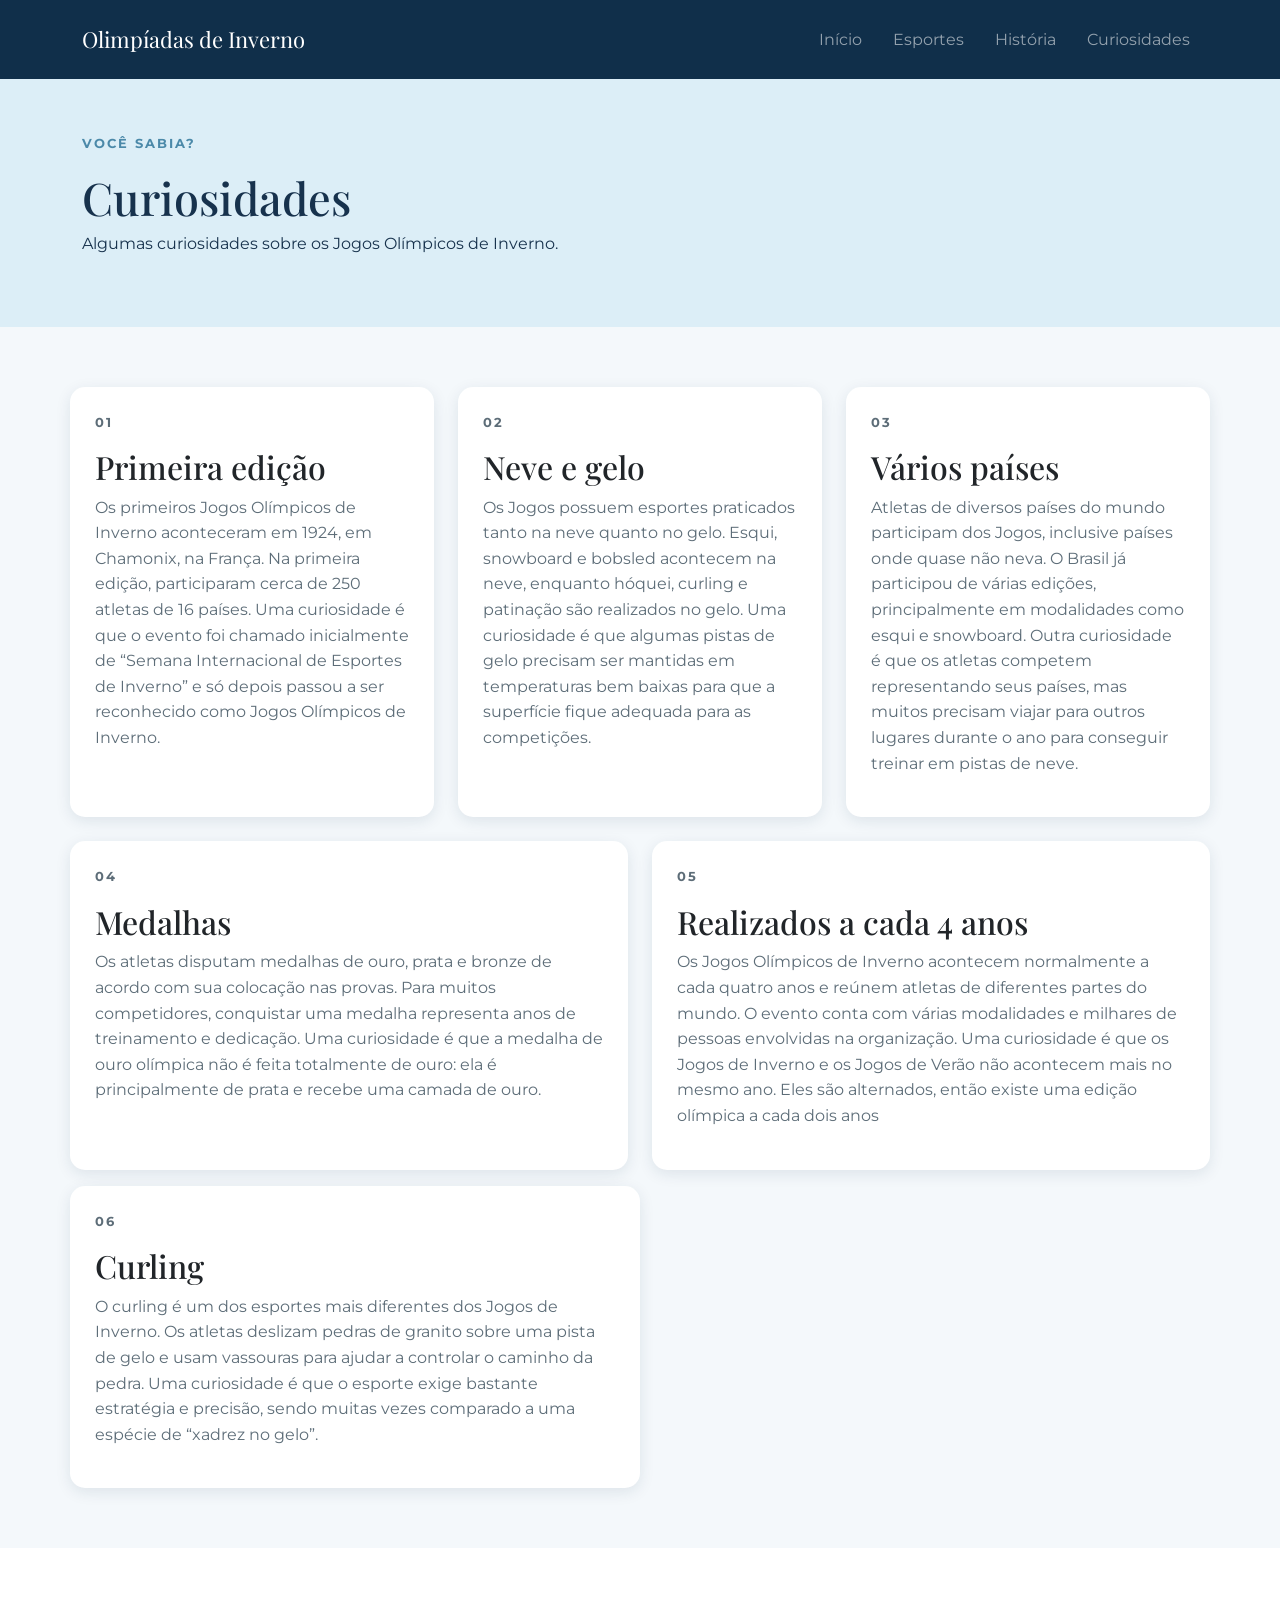
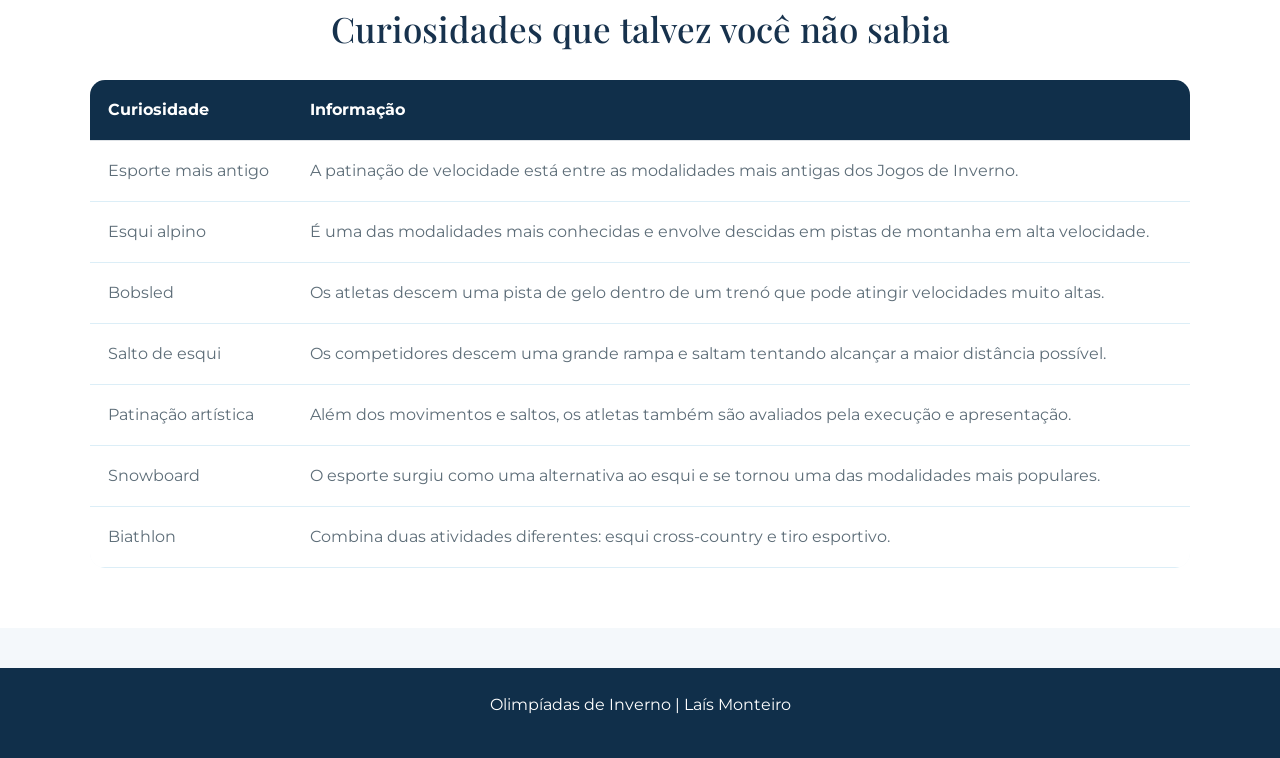
==== curiosidades.html @ da40eb05 "fiz alterações e criei paginas" ====
<!doctype html>
<html lang="pt-br">
  <head>
    <meta charset="UTF-8" />
    <meta name="viewport" content="width=device-width, initial-scale=1.0" />

    <title>Curiosidades - Olimpíadas de Inverno</title>

    <link
      href="https://cdn.jsdelivr.net/npm/bootstrap@5.3.3/dist/css/bootstrap.min.css"
      rel="stylesheet"
    />

    <link
      href="https://fonts.googleapis.com/css2?family=Montserrat:wght@400;500;600;700&family=Playfair+Display:wght@600;700&display=swap"
      rel="stylesheet"
    />

    <link rel="stylesheet" href="style.css" />
  </head>

  <body>
    <header>
      <nav class="navbar navbar-expand-lg navbar-dark">
        <div class="container">
          <a class="navbar-brand" href="index.html"> Olimpíadas de Inverno </a>

          <button
            class="navbar-toggler"
            type="button"
            data-bs-toggle="collapse"
            data-bs-target="#menu"
          >
            <span class="navbar-toggler-icon"></span>
          </button>

          <div class="collapse navbar-collapse" id="menu">
            <ul class="navbar-nav ms-auto">
              <li class="nav-item">
                <a class="nav-link" href="index.html">Início</a>
              </li>

              <li class="nav-item">
                <a class="nav-link" href="esportes.html">Esportes</a>
              </li>

              <li class="nav-item">
                <a class="nav-link" href="historia.html">História</a>
              </li>

              <li class="nav-item">
                <a class="nav-link" href="curiosidades.html">Curiosidades</a>
              </li>
            </ul>
          </div>
        </div>
      </nav>
    </header>

    <main>
      <section class="titulo-pagina">
        <div class="container">
          <p class="subtitulo">VOCÊ SABIA?</p>

          <h1>Curiosidades</h1>

          <p>Algumas curiosidades sobre os Jogos Olímpicos de Inverno.</p>
        </div>
      </section>

      <section class="container pagina-conteudo">
        <div class="row g-4">
          <div class="col-md-4">
            <div class="card">
              <div class="card-body">
                <p class="subtitulo">01</p>

                <h2>Primeira edição</h2>

                <p>
                  Os primeiros Jogos Olímpicos de Inverno aconteceram em 1924,
                  em Chamonix, na França. Na primeira edição, participaram cerca
                  de 250 atletas de 16 países. Uma curiosidade é que o evento
                  foi chamado inicialmente de “Semana Internacional de Esportes
                  de Inverno” e só depois passou a ser reconhecido como Jogos
                  Olímpicos de Inverno.
                </p>
              </div>
            </div>
          </div>

          <div class="col-md-4">
            <div class="card">
              <div class="card-body">
                <p class="subtitulo">02</p>

                <h2>Neve e gelo</h2>

                <p>
                  Os Jogos possuem esportes praticados tanto na neve quanto no
                  gelo. Esqui, snowboard e bobsled acontecem na neve, enquanto
                  hóquei, curling e patinação são realizados no gelo. Uma
                  curiosidade é que algumas pistas de gelo precisam ser mantidas
                  em temperaturas bem baixas para que a superfície fique
                  adequada para as competições.
                </p>
              </div>
            </div>
          </div>

          <div class="col-md-4">
            <div class="card">
              <div class="card-body">
                <p class="subtitulo">03</p>

                <h2>Vários países</h2>

                <p>
                  Atletas de diversos países do mundo participam dos Jogos,
                  inclusive países onde quase não neva. O Brasil já participou
                  de várias edições, principalmente em modalidades como esqui e
                  snowboard. Outra curiosidade é que os atletas competem
                  representando seus países, mas muitos precisam viajar para
                  outros lugares durante o ano para conseguir treinar em pistas
                  de neve.
                </p>
              </div>
            </div>
          </div>

          <div class="col-md-6">
            <div class="card">
              <div class="card-body">
                <p class="subtitulo">04</p>

                <h2>Medalhas</h2>

                <p>
                  Os atletas disputam medalhas de ouro, prata e bronze de acordo
                  com sua colocação nas provas. Para muitos competidores,
                  conquistar uma medalha representa anos de treinamento e
                  dedicação. Uma curiosidade é que a medalha de ouro olímpica
                  não é feita totalmente de ouro: ela é principalmente de prata
                  e recebe uma camada de ouro.
                </p>
              </div>
            </div>
          </div>

          <div class="col-md-6">
            <div class="card">
              <div class="card-body">
                <p class="subtitulo">05</p>

                <h2>Realizados a cada 4 anos</h2>

                <p>
                  Os Jogos Olímpicos de Inverno acontecem normalmente a cada
                  quatro anos e reúnem atletas de diferentes partes do mundo. O
                  evento conta com várias modalidades e milhares de pessoas
                  envolvidas na organização. Uma curiosidade é que os Jogos de
                  Inverno e os Jogos de Verão não acontecem mais no mesmo ano.
                  Eles são alternados, então existe uma edição olímpica a cada
                  dois anos
                </p>
              </div>
            </div>
          </div>
        </div>
        <p></p>
        <div class="col-md-6">
          <div class="card">
            <div class="card-body">
              <p class="subtitulo">06</p>

              <h2>Curling</h2>

              <p>
                O curling é um dos esportes mais diferentes dos Jogos de
                Inverno. Os atletas deslizam pedras de granito sobre uma pista
                de gelo e usam vassouras para ajudar a controlar o caminho da
                pedra. Uma curiosidade é que o esporte exige bastante estratégia
                e precisão, sendo muitas vezes comparado a uma espécie de
                “xadrez no gelo”.
              </p>
            </div>
          </div>
        </div>
      </section>

      <section class="tabela-curiosidades">
        <h2>Curiosidades que talvez você não sabia</h2>

        <div class="table-responsive">
          <table class="table">
            <thead>
              <tr>
                <th>Curiosidade</th>
                <th>Informação</th>
              </tr>
            </thead>

            <tbody>
              <tr>
                <td>Esporte mais antigo</td>
                <td>
                  A patinação de velocidade está entre as modalidades mais
                  antigas dos Jogos de Inverno.
                </td>
              </tr>

              <tr>
                <td>Esqui alpino</td>
                <td>
                  É uma das modalidades mais conhecidas e envolve descidas em
                  pistas de montanha em alta velocidade.
                </td>
              </tr>

              <tr>
                <td>Bobsled</td>
                <td>
                  Os atletas descem uma pista de gelo dentro de um trenó que
                  pode atingir velocidades muito altas.
                </td>
              </tr>

              <tr>
                <td>Salto de esqui</td>
                <td>
                  Os competidores descem uma grande rampa e saltam tentando
                  alcançar a maior distância possível.
                </td>
              </tr>

              <tr>
                <td>Patinação artística</td>
                <td>
                  Além dos movimentos e saltos, os atletas também são avaliados
                  pela execução e apresentação.
                </td>
              </tr>

              <tr>
                <td>Snowboard</td>
                <td>
                  O esporte surgiu como uma alternativa ao esqui e se tornou uma
                  das modalidades mais populares.
                </td>
              </tr>

              <tr>
                <td>Biathlon</td>
                <td>
                  Combina duas atividades diferentes: esqui cross-country e tiro
                  esportivo.
                </td>
              </tr>
            </tbody>
          </table>
        </div>
      </section>
    </main>

    <footer>
      <p>Olimpíadas de Inverno | Laís Monteiro</p>
    </footer>

    <script src="https://cdn.jsdelivr.net/npm/bootstrap@5.3.3/dist/js/bootstrap.bundle.min.js"></script>
  </body>
</html>
---- style.css ----
body {
  font-family: "Montserrat", sans-serif;
  background-color: #f4f8fb;
  color: #17324d;
}

.navbar {
  background-color: #102f4a;
  padding: 18px 0;
}

.navbar-brand {
  font-family: "Playfair Display", serif;
  font-size: 22px;
}

.nav-link {
  margin-left: 15px;
}

.nav-link:hover {
  color: #a9d7ee !important;
}

.banner {
  background-color: #dceef7;
  padding: 70px 0;
}

.banner h1 {
  font-family: "Playfair Display", serif;
  font-size: 50px;
}

.banner p {
  line-height: 1.7;
}

.subtitulo {
  color: #4b89a9;
  font-size: 13px;
  font-weight: bold;
  letter-spacing: 2px;
}

.imagem-banner {
  width: 100%;
  height: 380px;
  object-fit: cover;
  border-radius: 15px;
}

.btn-principal {
  background-color: #286889;
  color: white;
  border-radius: 25px;
  padding: 10px 20px;
}

.btn-principal:hover {
  background-color: #173f58;
  color: white;
}

.destaques {
  padding: 70px 0;
}

.destaques h2 {
  font-family: "Playfair Display", serif;
  font-size: 35px;
}

.card {
  border: none;
  border-radius: 15px;
  overflow: hidden;
  box-shadow: 0 4px 15px rgba(23, 50, 77, 0.1);
  height: 100%;
}

.card img {
  height: 220px;
  object-fit: cover;
}

.card-body {
  padding: 25px;
}

.card h2,
.card h3 {
  font-family: "Playfair Display", serif;
}

.card p {
  color: #5d6d78;
  line-height: 1.6;
}

.card a {
  color: #286889;
  text-decoration: none;
  font-weight: bold;
}

.sobre {
  background-color: white;
  padding: 70px 0;
}

.sobre img {
  width: 100%;
  height: 330px;
  object-fit: cover;
  border-radius: 15px;
}

.sobre h2 {
  font-family: "Playfair Display", serif;
  font-size: 38px;
}

.titulo-pagina {
  background-color: #dceef7;
  padding: 55px 0;
}

.titulo-pagina h1 {
  font-family: "Playfair Display", serif;
  font-size: 45px;
}

.pagina-conteudo {
  padding: 60px 0;
}

.imagem-historia {
  width: 100%;
  height: 350px;
  object-fit: cover;
  border-radius: 15px;
}

.ano {
  color: #286889;
  font-size: 30px;
  font-weight: bold;
  margin-bottom: 10px;
}

footer {
  background-color: #102f4a;
  color: white;
  text-align: center;
  padding: 25px;
  margin-top: 40px;
}

/* CARDS DE CURIOSIDADES */

.curiosidades-container {
  max-width: 1200px;
  margin: 0 auto;

  display: grid;
  grid-template-columns: repeat(3, 1fr);

  gap: 25px;
  padding: 0 20px;
}

.curiosidades-container .card {
  width: 100%;
}

/* RESPONSIVIDADE */

@media (max-width: 992px) {
  .curiosidades-container {
    grid-template-columns: repeat(2, 1fr);
  }
}

@media (max-width: 768px) {
  .banner h1 {
    font-size: 40px;
  }

  .imagem-banner {
    margin-top: 30px;
  }

  .nav-link {
    margin-left: 0;
  }

  .curiosidades-container {
    grid-template-columns: 1fr;
  }
}
.tabela-curiosidades {
  padding: 60px 0;
  background-color: white;
}

.tabela-curiosidades h2 {
  font-family: "Playfair Display", serif;
  font-size: 35px;
  text-align: center;
  margin-bottom: 30px;
  color: #17324d;
}

.tabela-curiosidades table {
  width: 90%;
  max-width: 1100px;
  margin: 0 auto;
  border-collapse: collapse;
  background-color: #f4f8fb;
  border-radius: 15px;
  overflow: hidden;
}

.tabela-curiosidades th {
  background-color: #102f4a;
  color: white;
  padding: 18px;
  text-align: left;
}

.tabela-curiosidades td {
  padding: 18px;
  color: #5d6d78;
  border-bottom: 1px solid #dceef7;
  line-height: 1.5;
}

.tabela-curiosidades tr:hover {
  background-color: #dceef7;
}
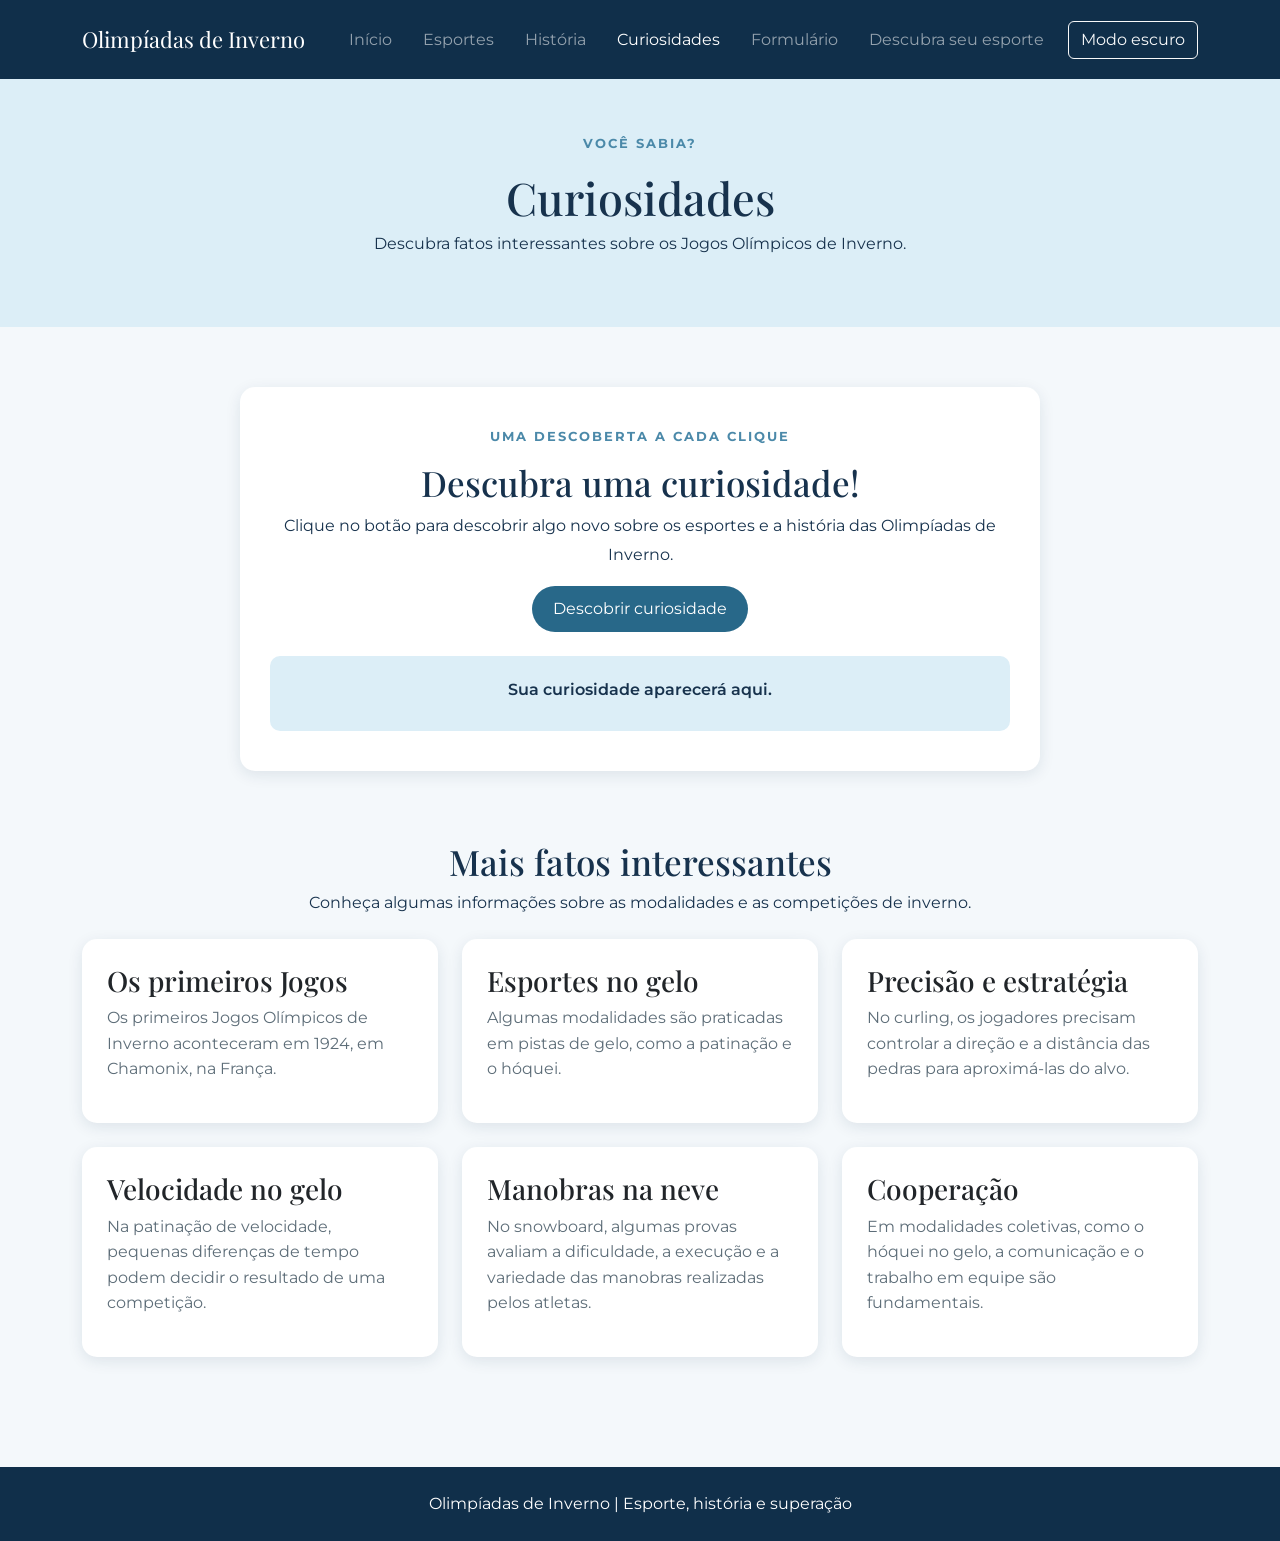
==== commit a6af2004: "mudei algumas paginas" ====
--- a/curiosidades.html
+++ b/curiosidades.html
@@ -1,271 +1,211 @@
-<!doctype html>
+
+<!DOCTYPE html>
 <html lang="pt-br">
-  <head>
-    <meta charset="UTF-8" />
-    <meta name="viewport" content="width=device-width, initial-scale=1.0" />
-
-    <title>Curiosidades - Olimpíadas de Inverno</title>
-
-    <link
-      href="https://cdn.jsdelivr.net/npm/bootstrap@5.3.3/dist/css/bootstrap.min.css"
-      rel="stylesheet"
-    />
-
-    <link
-      href="https://fonts.googleapis.com/css2?family=Montserrat:wght@400;500;600;700&family=Playfair+Display:wght@600;700&display=swap"
-      rel="stylesheet"
-    />
-
-    <link rel="stylesheet" href="style.css" />
-  </head>
-
-  <body>
-    <header>
-      <nav class="navbar navbar-expand-lg navbar-dark">
+<head>
+    <meta charset="UTF-8">
+    <meta name="viewport" content="width=device-width, initial-scale=1.0">
+
+    <title>Curiosidades | Olimpíadas de Inverno</title>
+
+    <link href="https://cdn.jsdelivr.net/npm/bootstrap@5.3.3/dist/css/bootstrap.min.css" rel="stylesheet">
+
+    <link href="https://fonts.googleapis.com/css2?family=Montserrat:wght@400;500;600;700&family=Playfair+Display:wght@500;600;700&display=swap" rel="stylesheet">
+
+    <link rel="stylesheet" href="css/style.css">
+</head>
+
+<body>
+
+    <!-- Menu de navegação -->
+    <nav class="navbar navbar-expand-lg navbar-dark">
         <div class="container">
-          <a class="navbar-brand" href="index.html"> Olimpíadas de Inverno </a>
-
-          <button
-            class="navbar-toggler"
-            type="button"
-            data-bs-toggle="collapse"
-            data-bs-target="#menu"
-          >
-            <span class="navbar-toggler-icon"></span>
-          </button>
-
-          <div class="collapse navbar-collapse" id="menu">
-            <ul class="navbar-nav ms-auto">
-              <li class="nav-item">
-                <a class="nav-link" href="index.html">Início</a>
-              </li>
-
-              <li class="nav-item">
-                <a class="nav-link" href="esportes.html">Esportes</a>
-              </li>
-
-              <li class="nav-item">
-                <a class="nav-link" href="historia.html">História</a>
-              </li>
-
-              <li class="nav-item">
-                <a class="nav-link" href="curiosidades.html">Curiosidades</a>
-              </li>
-            </ul>
-          </div>
+
+            <a class="navbar-brand" href="index.html">
+                Olimpíadas de Inverno
+            </a>
+
+            <button class="navbar-toggler" type="button"
+                data-bs-toggle="collapse" data-bs-target="#menu">
+                <span class="navbar-toggler-icon"></span>
+            </button>
+
+            <div class="collapse navbar-collapse" id="menu">
+                <ul class="navbar-nav ms-auto">
+                    <li class="nav-item">
+                        <a class="nav-link" href="index.html">Início</a>
+                    </li>
+                    <li class="nav-item">
+                        <a class="nav-link" href="esportes.html">Esportes</a>
+                    </li>
+                    <li class="nav-item">
+                        <a class="nav-link" href="historia.html">História</a>
+                    </li>
+                    <li class="nav-item">
+                        <a class="nav-link active" href="curiosidades.html">Curiosidades</a>
+                    </li>
+                    <li class="nav-item">
+                        <a class="nav-link" href="formulario.html">Formulário</a>
+                    </li>
+                    <li class="nav-item">
+                        <a class="nav-link" href="descobrir-esporte.html">
+                            Descubra seu esporte
+                        </a>
+                    </li>
+                </ul>
+
+                <button id="modo-escuro" class="btn btn-outline-light ms-lg-3 mt-2 mt-lg-0">
+                    Modo escuro
+                </button>
+            </div>
         </div>
-      </nav>
+    </nav>
+
+    <!-- Cabeçalho -->
+    <header class="titulo-pagina">
+        <div class="container text-center">
+            <p class="subtitulo">VOCÊ SABIA?</p>
+            <h1>Curiosidades</h1>
+            <p>
+                Descubra fatos interessantes sobre os Jogos Olímpicos de Inverno.
+            </p>
+        </div>
     </header>
 
     <main>
-      <section class="titulo-pagina">
-        <div class="container">
-          <p class="subtitulo">VOCÊ SABIA?</p>
-
-          <h1>Curiosidades</h1>
-
-          <p>Algumas curiosidades sobre os Jogos Olímpicos de Inverno.</p>
-        </div>
-      </section>
-
-      <section class="container pagina-conteudo">
-        <div class="row g-4">
-          <div class="col-md-4">
-            <div class="card">
-              <div class="card-body">
-                <p class="subtitulo">01</p>
-
-                <h2>Primeira edição</h2>
-
-                <p>
-                  Os primeiros Jogos Olímpicos de Inverno aconteceram em 1924,
-                  em Chamonix, na França. Na primeira edição, participaram cerca
-                  de 250 atletas de 16 países. Uma curiosidade é que o evento
-                  foi chamado inicialmente de “Semana Internacional de Esportes
-                  de Inverno” e só depois passou a ser reconhecido como Jogos
-                  Olímpicos de Inverno.
-                </p>
-              </div>
+
+        <!-- Curiosidade aleatória -->
+        <section class="pagina-conteudo">
+            <div class="container">
+
+                <div class="curiosidade-interativa text-center">
+                    <p class="subtitulo">UMA DESCOBERTA A CADA CLIQUE</p>
+
+                    <h2>Descubra uma curiosidade!</h2>
+
+                    <p>
+                        Clique no botão para descobrir algo novo sobre
+                        os esportes e a história das Olimpíadas de Inverno.
+                    </p>
+
+                    <button type="button" id="botao-curiosidade"
+                        class="btn btn-principal">
+                        Descobrir curiosidade
+                    </button>
+
+                    <div id="texto-curiosidade"
+                        class="texto-curiosidade mt-4"
+                        aria-live="polite">
+                        Sua curiosidade aparecerá aqui.
+                    </div>
+                </div>
+
             </div>
-          </div>
-
-          <div class="col-md-4">
-            <div class="card">
-              <div class="card-body">
-                <p class="subtitulo">02</p>
-
-                <h2>Neve e gelo</h2>
-
-                <p>
-                  Os Jogos possuem esportes praticados tanto na neve quanto no
-                  gelo. Esqui, snowboard e bobsled acontecem na neve, enquanto
-                  hóquei, curling e patinação são realizados no gelo. Uma
-                  curiosidade é que algumas pistas de gelo precisam ser mantidas
-                  em temperaturas bem baixas para que a superfície fique
-                  adequada para as competições.
-                </p>
-              </div>
+        </section>
+
+        <!-- Cartões de curiosidades -->
+        <section class="secao-cartoes-curiosidades">
+            <div class="container">
+
+                <div class="text-center mb-4">
+                    <h2>Mais fatos interessantes</h2>
+                    <p>
+                        Conheça algumas informações sobre as modalidades
+                        e as competições de inverno.
+                    </p>
+                </div>
+
+                <div class="row g-4">
+
+                    <div class="col-md-6 col-lg-4">
+                        <div class="card h-100">
+                            <div class="card-body">
+                                <h3>Os primeiros Jogos</h3>
+                                <p>
+                                    Os primeiros Jogos Olímpicos de Inverno
+                                    aconteceram em 1924, em Chamonix, na França.
+                                </p>
+                            </div>
+                        </div>
+                    </div>
+
+                    <div class="col-md-6 col-lg-4">
+                        <div class="card h-100">
+                            <div class="card-body">
+                                <h3>Esportes no gelo</h3>
+                                <p>
+                                    Algumas modalidades são praticadas em pistas
+                                    de gelo, como a patinação e o hóquei.
+                                </p>
+                            </div>
+                        </div>
+                    </div>
+
+                    <div class="col-md-6 col-lg-4">
+                        <div class="card h-100">
+                            <div class="card-body">
+                                <h3>Precisão e estratégia</h3>
+                                <p>
+                                    No curling, os jogadores precisam controlar
+                                    a direção e a distância das pedras para
+                                    aproximá-las do alvo.
+                                </p>
+                            </div>
+                        </div>
+                    </div>
+
+                    <div class="col-md-6 col-lg-4">
+                        <div class="card h-100">
+                            <div class="card-body">
+                                <h3>Velocidade no gelo</h3>
+                                <p>
+                                    Na patinação de velocidade, pequenas
+                                    diferenças de tempo podem decidir
+                                    o resultado de uma competição.
+                                </p>
+                            </div>
+                        </div>
+                    </div>
+
+                    <div class="col-md-6 col-lg-4">
+                        <div class="card h-100">
+                            <div class="card-body">
+                                <h3>Manobras na neve</h3>
+                                <p>
+                                    No snowboard, algumas provas avaliam
+                                    a dificuldade, a execução e a variedade
+                                    das manobras realizadas pelos atletas.
+                                </p>
+                            </div>
+                        </div>
+                    </div>
+
+                    <div class="col-md-6 col-lg-4">
+                        <div class="card h-100">
+                            <div class="card-body">
+                                <h3>Cooperação</h3>
+                                <p>
+                                    Em modalidades coletivas, como o hóquei
+                                    no gelo, a comunicação e o trabalho em equipe
+                                    são fundamentais.
+                                </p>
+                            </div>
+                        </div>
+                    </div>
+
+                </div>
             </div>
-          </div>
-
-          <div class="col-md-4">
-            <div class="card">
-              <div class="card-body">
-                <p class="subtitulo">03</p>
-
-                <h2>Vários países</h2>
-
-                <p>
-                  Atletas de diversos países do mundo participam dos Jogos,
-                  inclusive países onde quase não neva. O Brasil já participou
-                  de várias edições, principalmente em modalidades como esqui e
-                  snowboard. Outra curiosidade é que os atletas competem
-                  representando seus países, mas muitos precisam viajar para
-                  outros lugares durante o ano para conseguir treinar em pistas
-                  de neve.
-                </p>
-              </div>
-            </div>
-          </div>
-
-          <div class="col-md-6">
-            <div class="card">
-              <div class="card-body">
-                <p class="subtitulo">04</p>
-
-                <h2>Medalhas</h2>
-
-                <p>
-                  Os atletas disputam medalhas de ouro, prata e bronze de acordo
-                  com sua colocação nas provas. Para muitos competidores,
-                  conquistar uma medalha representa anos de treinamento e
-                  dedicação. Uma curiosidade é que a medalha de ouro olímpica
-                  não é feita totalmente de ouro: ela é principalmente de prata
-                  e recebe uma camada de ouro.
-                </p>
-              </div>
-            </div>
-          </div>
-
-          <div class="col-md-6">
-            <div class="card">
-              <div class="card-body">
-                <p class="subtitulo">05</p>
-
-                <h2>Realizados a cada 4 anos</h2>
-
-                <p>
-                  Os Jogos Olímpicos de Inverno acontecem normalmente a cada
-                  quatro anos e reúnem atletas de diferentes partes do mundo. O
-                  evento conta com várias modalidades e milhares de pessoas
-                  envolvidas na organização. Uma curiosidade é que os Jogos de
-                  Inverno e os Jogos de Verão não acontecem mais no mesmo ano.
-                  Eles são alternados, então existe uma edição olímpica a cada
-                  dois anos
-                </p>
-              </div>
-            </div>
-          </div>
-        </div>
-        <p></p>
-        <div class="col-md-6">
-          <div class="card">
-            <div class="card-body">
-              <p class="subtitulo">06</p>
-
-              <h2>Curling</h2>
-
-              <p>
-                O curling é um dos esportes mais diferentes dos Jogos de
-                Inverno. Os atletas deslizam pedras de granito sobre uma pista
-                de gelo e usam vassouras para ajudar a controlar o caminho da
-                pedra. Uma curiosidade é que o esporte exige bastante estratégia
-                e precisão, sendo muitas vezes comparado a uma espécie de
-                “xadrez no gelo”.
-              </p>
-            </div>
-          </div>
-        </div>
-      </section>
-
-      <section class="tabela-curiosidades">
-        <h2>Curiosidades que talvez você não sabia</h2>
-
-        <div class="table-responsive">
-          <table class="table">
-            <thead>
-              <tr>
-                <th>Curiosidade</th>
-                <th>Informação</th>
-              </tr>
-            </thead>
-
-            <tbody>
-              <tr>
-                <td>Esporte mais antigo</td>
-                <td>
-                  A patinação de velocidade está entre as modalidades mais
-                  antigas dos Jogos de Inverno.
-                </td>
-              </tr>
-
-              <tr>
-                <td>Esqui alpino</td>
-                <td>
-                  É uma das modalidades mais conhecidas e envolve descidas em
-                  pistas de montanha em alta velocidade.
-                </td>
-              </tr>
-
-              <tr>
-                <td>Bobsled</td>
-                <td>
-                  Os atletas descem uma pista de gelo dentro de um trenó que
-                  pode atingir velocidades muito altas.
-                </td>
-              </tr>
-
-              <tr>
-                <td>Salto de esqui</td>
-                <td>
-                  Os competidores descem uma grande rampa e saltam tentando
-                  alcançar a maior distância possível.
-                </td>
-              </tr>
-
-              <tr>
-                <td>Patinação artística</td>
-                <td>
-                  Além dos movimentos e saltos, os atletas também são avaliados
-                  pela execução e apresentação.
-                </td>
-              </tr>
-
-              <tr>
-                <td>Snowboard</td>
-                <td>
-                  O esporte surgiu como uma alternativa ao esqui e se tornou uma
-                  das modalidades mais populares.
-                </td>
-              </tr>
-
-              <tr>
-                <td>Biathlon</td>
-                <td>
-                  Combina duas atividades diferentes: esqui cross-country e tiro
-                  esportivo.
-                </td>
-              </tr>
-            </tbody>
-          </table>
-        </div>
-      </section>
+        </section>
+
     </main>
 
     <footer>
-      <p>Olimpíadas de Inverno | Laís Monteiro</p>
+        <p class="mb-0">
+            Olimpíadas de Inverno | Esporte, história e superação
+        </p>
     </footer>
 
     <script src="https://cdn.jsdelivr.net/npm/bootstrap@5.3.3/dist/js/bootstrap.bundle.min.js"></script>
-  </body>
+    <script src="js/script.js"></script>
+
+</body>
 </html>
--- a/css/style.css
+++ b/css/style.css
@@ -0,0 +1,563 @@
+body {
+  font-family: "Montserrat", sans-serif;
+  background-color: #f4f8fb;
+  color: #17324d;
+}
+
+.navbar {
+  background-color: #102f4a;
+  padding: 18px 0;
+}
+
+.navbar-brand {
+  font-family: "Playfair Display", serif;
+  font-size: 22px;
+}
+
+.nav-link {
+  margin-left: 15px;
+}
+
+.nav-link:hover {
+  color: #a9d7ee !important;
+}
+
+.banner {
+  background-color: #dceef7;
+  padding: 70px 0;
+}
+
+.banner h1 {
+  font-family: "Playfair Display", serif;
+  font-size: 50px;
+}
+
+.banner p {
+  line-height: 1.7;
+}
+
+.subtitulo {
+  color: #4b89a9;
+  font-size: 13px;
+  font-weight: bold;
+  letter-spacing: 2px;
+}
+
+.imagem-banner {
+  width: 100%;
+  height: 380px;
+  object-fit: cover;
+  border-radius: 15px;
+}
+
+.btn-principal {
+  background-color: #286889;
+  color: white;
+  border-radius: 25px;
+  padding: 10px 20px;
+}
+
+.btn-principal:hover {
+  background-color: #173f58;
+  color: white;
+}
+
+.destaques {
+  padding: 70px 0;
+}
+
+.destaques h2 {
+  font-family: "Playfair Display", serif;
+  font-size: 35px;
+}
+
+.card {
+  border: none;
+  border-radius: 15px;
+  overflow: hidden;
+  box-shadow: 0 4px 15px rgba(23, 50, 77, 0.1);
+  height: 100%;
+}
+
+.card img {
+  height: 220px;
+  object-fit: cover;
+}
+
+.card-body {
+  padding: 25px;
+}
+
+.card h2,
+.card h3 {
+  font-family: "Playfair Display", serif;
+}
+
+.card p {
+  color: #5d6d78;
+  line-height: 1.6;
+}
+
+.card a {
+  color: #286889;
+  text-decoration: none;
+  font-weight: bold;
+}
+
+.sobre {
+  background-color: white;
+  padding: 70px 0;
+}
+
+.sobre img {
+  width: 100%;
+  height: 330px;
+  object-fit: cover;
+  border-radius: 15px;
+}
+
+.sobre h2 {
+  font-family: "Playfair Display", serif;
+  font-size: 38px;
+}
+
+.titulo-pagina {
+  background-color: #dceef7;
+  padding: 55px 0;
+}
+
+.titulo-pagina h1 {
+  font-family: "Playfair Display", serif;
+  font-size: 45px;
+}
+
+.pagina-conteudo {
+  padding: 60px 0;
+}
+
+.imagem-historia {
+  width: 100%;
+  height: 350px;
+  object-fit: cover;
+  border-radius: 15px;
+}
+
+.ano {
+  color: #286889;
+  font-size: 30px;
+  font-weight: bold;
+  margin-bottom: 10px;
+}
+
+footer {
+  background-color: #102f4a;
+  color: white;
+  text-align: center;
+  padding: 25px;
+  margin-top: 40px;
+}
+
+/* CARDS DE CURIOSIDADES */
+
+.curiosidades-container {
+  max-width: 1200px;
+  margin: 0 auto;
+
+  display: grid;
+  grid-template-columns: repeat(3, 1fr);
+
+  gap: 25px;
+  padding: 0 20px;
+}
+
+.curiosidades-container .card {
+  width: 100%;
+}
+
+/* RESPONSIVIDADE */
+
+@media (max-width: 992px) {
+  .curiosidades-container {
+    grid-template-columns: repeat(2, 1fr);
+  }
+}
+
+@media (max-width: 768px) {
+  .banner h1 {
+    font-size: 40px;
+  }
+
+  .imagem-banner {
+    margin-top: 30px;
+  }
+
+  .nav-link {
+    margin-left: 0;
+  }
+
+  .curiosidades-container {
+    grid-template-columns: 1fr;
+  }
+}
+.tabela-curiosidades {
+  padding: 60px 0;
+  background-color: white;
+}
+
+.tabela-curiosidades h2 {
+  font-family: "Playfair Display", serif;
+  font-size: 35px;
+  text-align: center;
+  margin-bottom: 30px;
+  color: #17324d;
+}
+
+.tabela-curiosidades table {
+  width: 90%;
+  max-width: 1100px;
+  margin: 0 auto;
+  border-collapse: collapse;
+  background-color: #f4f8fb;
+  border-radius: 15px;
+  overflow: hidden;
+}
+
+.tabela-curiosidades th {
+  background-color: #102f4a;
+  color: white;
+  padding: 18px;
+  text-align: left;
+}
+
+.tabela-curiosidades td {
+  padding: 18px;
+  color: #5d6d78;
+  border-bottom: 1px solid #dceef7;
+  line-height: 1.5;
+}
+
+.tabela-curiosidades tr:hover {
+  background-color: #dceef7;
+}
+/* Formulário */
+
+.formulario-conteudo {
+    padding-top: 50px;
+    padding-bottom: 60px;
+}
+
+.formulario-caixa {
+    background-color: white;
+    max-width: 700px;
+    margin: auto;
+    padding: 35px;
+    border-radius: 15px;
+    box-shadow: 0 4px 15px rgba(23, 50, 77, 0.10);
+}
+
+.formulario-caixa h2 {
+    font-family: 'Playfair Display', serif;
+}
+
+.form-control,
+.form-select {
+    padding: 12px;
+    border-radius: 8px;
+}
+
+.mensagem-sucesso {
+    color: #187548;
+    font-weight: bold;
+}
+
+.mensagem-erro {
+    color: #b42318;
+    font-weight: bold;
+}
+
+/* Modo escuro */
+
+body.tema-escuro {
+    background-color: #17232e;
+    color: #f4f8fb;
+}
+
+.tema-escuro .banner,
+.tema-escuro .titulo-pagina {
+    background-color: #263d50;
+}
+
+/* Quadro de medalhas */
+.medalhas-secao {
+    padding: 60px 0;
+    background-color: #eaf4f9;
+}
+
+.medalhas-secao h2,
+.curiosidade-interativa h2,
+.secao-cartoes-curiosidades h2 {
+    font-family: 'Playfair Display', serif;
+    font-size: 35px;
+}
+
+.tabela-medalhas {
+    background-color: white;
+    border-radius: 12px;
+    overflow: hidden;
+    box-shadow: 0 4px 15px rgba(23, 50, 77, 0.10);
+}
+
+.tabela-medalhas table {
+    margin-bottom: 0;
+    text-align: center;
+}
+
+.tabela-medalhas thead th {
+    background-color: #102f4a;
+    color: white;
+    padding: 17px 12px;
+    white-space: nowrap;
+}
+
+.tabela-medalhas tbody td {
+    padding: 15px 12px;
+    color: #17324d;
+}
+
+.nota-medalhas {
+    margin-top: 15px;
+    font-size: 12px;
+    color: #5d6d78;
+}
+
+
+.curiosidade-interativa {
+    max-width: 800px;
+    margin: auto;
+    padding: 40px 30px;
+    background-color: white;
+    border-radius: 15px;
+    box-shadow: 0 4px 15px rgba(23, 50, 77, 0.10);
+}
+
+.curiosidade-interativa > p:not(.subtitulo) {
+    line-height: 1.8;
+}
+
+.texto-curiosidade {
+    min-height: 75px;
+    padding: 20px;
+    background-color: #dceef7;
+    color: #17324d;
+    border-radius: 10px;
+    line-height: 1.8;
+    font-weight: 600;
+}
+
+.secao-cartoes-curiosidades {
+    padding: 10px 0 70px;
+}
+
+.secao-cartoes-curiosidades .card {
+    height: 100%;
+    transition: transform 0.2s ease, box-shadow 0.2s ease;
+}
+
+.secao-cartoes-curiosidades .card:hover {
+    transform: translateY(-5px);
+    box-shadow: 0 8px 20px rgba(23, 50, 77, 0.15);
+}
+
+.tema-escuro .medalhas-secao {
+    background-color: #1d2c39;
+}
+
+.tema-escuro .tabela-medalhas {
+    background-color: #243442;
+}
+
+.tema-escuro .tabela-medalhas tbody td {
+    background-color: #243442;
+    color: #f4f8fb;
+}
+
+.tema-escuro .nota-medalhas {
+    color: #d3e0e9;
+}
+
+.tema-escuro .curiosidade-interativa {
+    background-color: #243442;
+    color: #f4f8fb;
+}
+
+.tema-escuro .texto-curiosidade {
+    background-color: #354e60;
+    color: #f4f8fb;
+}
+
+
+@media (max-width: 768px) {
+    .medalhas-secao h2,
+    .curiosidade-interativa h2,
+    .secao-cartoes-curiosidades h2 {
+        font-size: 29px;
+    }
+
+    .curiosidade-interativa {
+        padding: 25px 18px;
+    }
+
+    .tabela-medalhas {
+        font-size: 13px;
+    }
+
+    .tabela-medalhas thead th,
+    .tabela-medalhas tbody td {
+        padding: 12px 9px;
+    }
+}
+.tema-escuro .sobre,
+.tema-escuro .card,
+.tema-escuro .formulario-caixa {
+    background-color: #243442;
+    color: #f4f8fb;
+}
+
+.tema-escuro .card p,
+.tema-escuro .formulario-caixa p {
+    color: #d3e0e9;
+}
+
+.tema-escuro .form-control,
+.tema-escuro .form-select {
+    background-color: #17232e;
+    color: white;
+    border-color: #61798a;
+}
+
+.tema-escuro .form-control::placeholder {
+    color: #d3e0e9;
+}
+
+.tema-escuro .sobre img {
+    border: 1px solid #61798a;
+}
+
+@media (max-width: 768px) {
+    .formulario-caixa {
+        padding: 22px;
+    }
+}
+.texto-idade {
+    display: block;
+    color: #4b89a9;
+    margin-top: 7px;
+    font-size: 13px;
+}
+
+#resposta-formulario {
+    font-weight: 600;
+    line-height: 1.6;
+}
+
+.formulario-caixa textarea {
+    resize: vertical;
+}
+
+
+.quiz-conteudo {
+    padding-top: 50px;
+    padding-bottom: 60px;
+}
+
+.quiz-caixa {
+    max-width: 850px;
+    margin: auto;
+    padding: 35px;
+    background-color: white;
+    border-radius: 15px;
+    box-shadow: 0 4px 15px rgba(23, 50, 77, 0.10);
+}
+
+.quiz-caixa h2 {
+    font-family: 'Playfair Display', serif;
+    margin-bottom: 12px;
+}
+
+.pergunta-quiz {
+    border: 0;
+    border-bottom: 1px solid #dceef7;
+    padding: 20px 0;
+    margin-bottom: 15px;
+}
+
+.pergunta-quiz legend {
+    font-size: 18px;
+    font-weight: 700;
+    margin-bottom: 15px;
+}
+
+.opcao-quiz {
+    display: block;
+    background-color: #f4f8fb;
+    padding: 13px 15px;
+    margin-bottom: 9px;
+    border-radius: 9px;
+    cursor: pointer;
+    transition: background-color 0.2s;
+}
+
+.opcao-quiz:hover {
+    background-color: #dceef7;
+}
+
+.opcao-quiz input {
+    margin-right: 8px;
+    accent-color: #286889;
+}
+
+.resultado-quiz {
+    background-color: #dceef7;
+    color: #17324d;
+    padding: 25px;
+    border-radius: 12px;
+    line-height: 1.7;
+}
+
+.resultado-quiz h3 {
+    font-family: 'Playfair Display', serif;
+    margin-bottom: 12px;
+}
+
+.tema-escuro .quiz-caixa {
+    background-color: #243442;
+    color: #f4f8fb;
+}
+
+.tema-escuro .opcao-quiz {
+    background-color: #17232e;
+    color: #f4f8fb;
+}
+
+.tema-escuro .opcao-quiz:hover {
+    background-color: #354e60;
+}
+
+.tema-escuro .pergunta-quiz {
+    border-color: #61798a;
+}
+
+.tema-escuro .resultado-quiz {
+    background-color: #354e60;
+    color: #f4f8fb;
+}
+
+@media (max-width: 768px) {
+    .quiz-caixa {
+        padding: 22px;
+    }
+
+    .quiz-caixa .btn {
+        margin-bottom: 8px;
+    }
+}
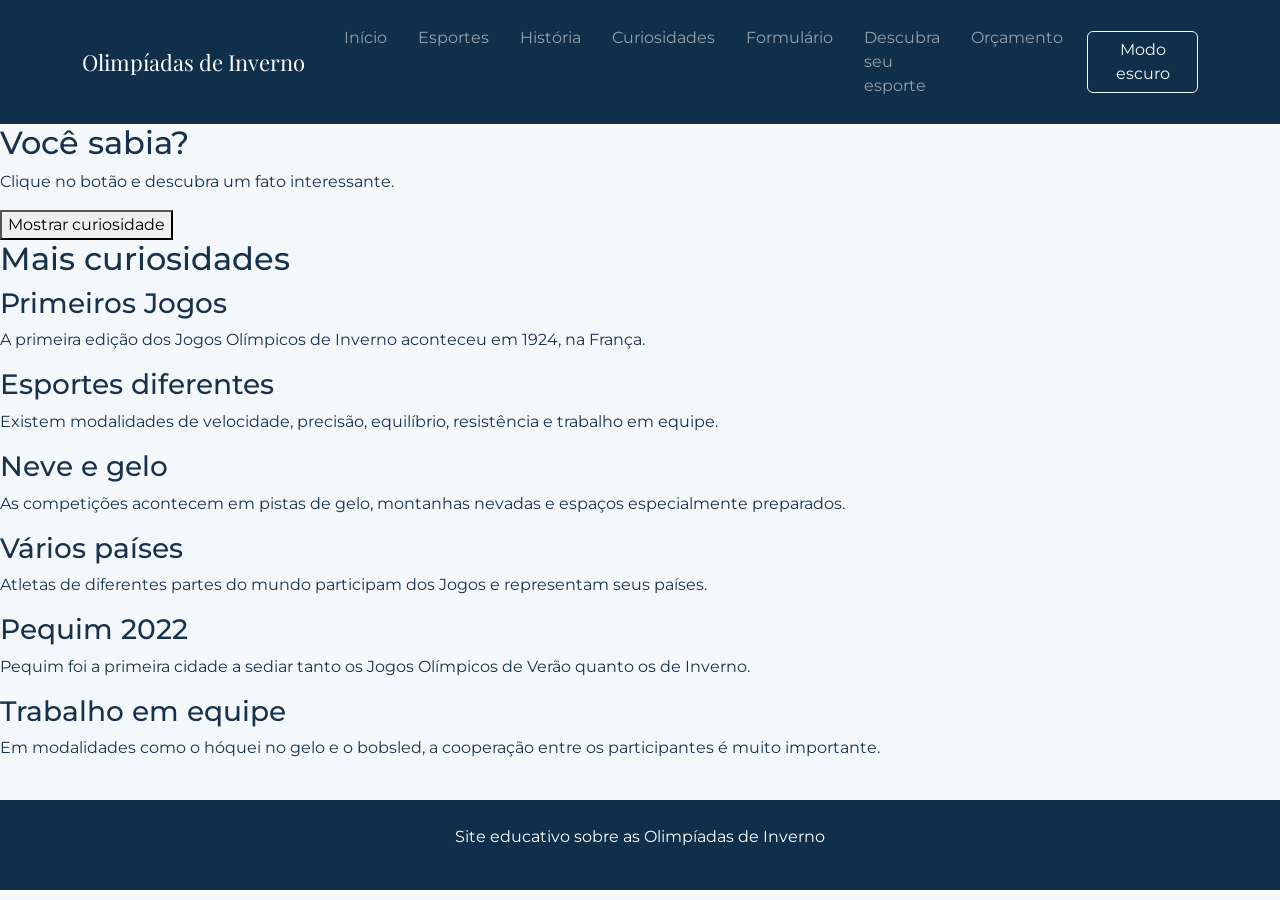
==== commit 1b020e30: "mudanças" ====
--- a/curiosidades.html
+++ b/curiosidades.html
@@ -1,211 +1,133 @@
 
-<!DOCTYPE html>
+<!doctype html>
 <html lang="pt-br">
-<head>
-    <meta charset="UTF-8">
-    <meta name="viewport" content="width=device-width, initial-scale=1.0">
+  <head>
+    <meta charset="UTF-8" />
+    <meta name="viewport" content="width=device-width, initial-scale=1.0" />
 
-    <title>Curiosidades | Olimpíadas de Inverno</title>
+    <title>Curiosidades - Olimpíadas de Inverno</title>
 
-    <link href="https://cdn.jsdelivr.net/npm/bootstrap@5.3.3/dist/css/bootstrap.min.css" rel="stylesheet">
+    <link
+      href="https://cdn.jsdelivr.net/npm/bootstrap@5.3.3/dist/css/bootstrap.min.css"
+      rel="stylesheet"
+    />
 
-    <link href="https://fonts.googleapis.com/css2?family=Montserrat:wght@400;500;600;700&family=Playfair+Display:wght@500;600;700&display=swap" rel="stylesheet">
+    <link
+      href="https://fonts.googleapis.com/css2?family=Montserrat:wght@400;500;600;700&family=Playfair+Display:wght@600;700&display=swap"
+      rel="stylesheet"
+    />
 
-    <link rel="stylesheet" href="css/style.css">
-</head>
+    <link rel="stylesheet" href="css/style.css" />
+  </head>
+  </head>
 
-<body>
+  <body>
+    <header>
+      <nav class="navbar navbar-expand-lg navbar-dark">
+        <div class="container">
+          <a class="navbar-brand" href="curiosidades.html"> Olimpíadas de Inverno </a>
 
-    <!-- Menu de navegação -->
-    <nav class="navbar navbar-expand-lg navbar-dark">
-        <div class="container">
+          <button
+            class="navbar-toggler"
+            type="button"
+            data-bs-toggle="collapse"
+            data-bs-target="#menu"
+          >
+            <span class="navbar-toggler-icon"></span>
+          </button>
 
-            <a class="navbar-brand" href="index.html">
-                Olimpíadas de Inverno
-            </a>
+          
 
-            <button class="navbar-toggler" type="button"
-                data-bs-toggle="collapse" data-bs-target="#menu">
-                <span class="navbar-toggler-icon"></span>
-            </button>
+<div class="collapse navbar-collapse" id="menu">
 
-            <div class="collapse navbar-collapse" id="menu">
-                <ul class="navbar-nav ms-auto">
-                    <li class="nav-item">
-                        <a class="nav-link" href="index.html">Início</a>
-                    </li>
-                    <li class="nav-item">
-                        <a class="nav-link" href="esportes.html">Esportes</a>
-                    </li>
-                    <li class="nav-item">
-                        <a class="nav-link" href="historia.html">História</a>
-                    </li>
-                    <li class="nav-item">
-                        <a class="nav-link active" href="curiosidades.html">Curiosidades</a>
-                    </li>
-                    <li class="nav-item">
-                        <a class="nav-link" href="formulario.html">Formulário</a>
-                    </li>
-                    <li class="nav-item">
-                        <a class="nav-link" href="descobrir-esporte.html">
-                            Descubra seu esporte
-                        </a>
-                    </li>
-                </ul>
+    <ul class="navbar-nav ms-auto">
 
-                <button id="modo-escuro" class="btn btn-outline-light ms-lg-3 mt-2 mt-lg-0">
-                    Modo escuro
-                </button>
-            </div>
+        <li class="nav-item">
+            <a class="nav-link" href="index.html">Início</a>
+        </li>
+
+        <li class="nav-item">
+            <a class="nav-link" href="esportes.html">Esportes</a>
+        </li>
+
+        <li class="nav-item">
+            <a class="nav-link" href="historia.html">História</a>
+        </li>
+
+        <li class="nav-item">
+            <a class="nav-link" href="curiosidades.html">Curiosidades</a>
+        </li>
+
+        <li class="nav-item">
+            <a class="nav-link" href="formulario.html">Formulário</a>
+        </li>
+
+        <li class="nav-item">
+            <a class="nav-link" href="descobrir-esporte.html">Descubra seu esporte</a>
+        </li>
+
+         <li class="nav-item">
+            <a class="nav-link" href="orcamento.html">Orçamento</a>
+        </li>
+
+    </ul>
+
+    <button id="modo-escuro" class="btn btn-outline-light ms-lg-3 mt-2 mt-lg-0">
+        Modo escuro
+    </button>
+
+</div>
         </div>
-    </nav>
-
-    <!-- Cabeçalho -->
-    <header class="titulo-pagina">
-        <div class="container text-center">
-            <p class="subtitulo">VOCÊ SABIA?</p>
-            <h1>Curiosidades</h1>
-            <p>
-                Descubra fatos interessantes sobre os Jogos Olímpicos de Inverno.
-            </p>
-        </div>
-    </header>
+      </nav>
 
     <main>
+        <section class="destaque">
+            <h2>Você sabia?</h2>
+            <p id="texto-curiosidade">Clique no botão e descubra um fato interessante.</p>
+            <button id="botao-curiosidade">Mostrar curiosidade</button>
+        </section>
 
-        <!-- Curiosidade aleatória -->
-        <section class="pagina-conteudo">
-            <div class="container">
+        <section>
+            <h2>Mais curiosidades</h2>
 
-                <div class="curiosidade-interativa text-center">
-                    <p class="subtitulo">UMA DESCOBERTA A CADA CLIQUE</p>
-
-                    <h2>Descubra uma curiosidade!</h2>
-
-                    <p>
-                        Clique no botão para descobrir algo novo sobre
-                        os esportes e a história das Olimpíadas de Inverno.
-                    </p>
-
-                    <button type="button" id="botao-curiosidade"
-                        class="btn btn-principal">
-                        Descobrir curiosidade
-                    </button>
-
-                    <div id="texto-curiosidade"
-                        class="texto-curiosidade mt-4"
-                        aria-live="polite">
-                        Sua curiosidade aparecerá aqui.
-                    </div>
+            <div class="cartoes">
+                <div class="cartao">
+                    <h3>Primeiros Jogos</h3>
+                    <p>A primeira edição dos Jogos Olímpicos de Inverno aconteceu em 1924, na França.</p>
                 </div>
 
-            </div>
-        </section>
-
-        <!-- Cartões de curiosidades -->
-        <section class="secao-cartoes-curiosidades">
-            <div class="container">
-
-                <div class="text-center mb-4">
-                    <h2>Mais fatos interessantes</h2>
-                    <p>
-                        Conheça algumas informações sobre as modalidades
-                        e as competições de inverno.
-                    </p>
+                <div class="cartao">
+                    <h3>Esportes diferentes</h3>
+                    <p>Existem modalidades de velocidade, precisão, equilíbrio, resistência e trabalho em equipe.</p>
                 </div>
 
-                <div class="row g-4">
+                <div class="cartao">
+                    <h3>Neve e gelo</h3>
+                    <p>As competições acontecem em pistas de gelo, montanhas nevadas e espaços especialmente preparados.</p>
+                </div>
 
-                    <div class="col-md-6 col-lg-4">
-                        <div class="card h-100">
-                            <div class="card-body">
-                                <h3>Os primeiros Jogos</h3>
-                                <p>
-                                    Os primeiros Jogos Olímpicos de Inverno
-                                    aconteceram em 1924, em Chamonix, na França.
-                                </p>
-                            </div>
-                        </div>
-                    </div>
+                <div class="cartao">
+                    <h3>Vários países</h3>
+                    <p>Atletas de diferentes partes do mundo participam dos Jogos e representam seus países.</p>
+                </div>
 
-                    <div class="col-md-6 col-lg-4">
-                        <div class="card h-100">
-                            <div class="card-body">
-                                <h3>Esportes no gelo</h3>
-                                <p>
-                                    Algumas modalidades são praticadas em pistas
-                                    de gelo, como a patinação e o hóquei.
-                                </p>
-                            </div>
-                        </div>
-                    </div>
+                <div class="cartao">
+                    <h3>Pequim 2022</h3>
+                    <p>Pequim foi a primeira cidade a sediar tanto os Jogos Olímpicos de Verão quanto os de Inverno.</p>
+                </div>
 
-                    <div class="col-md-6 col-lg-4">
-                        <div class="card h-100">
-                            <div class="card-body">
-                                <h3>Precisão e estratégia</h3>
-                                <p>
-                                    No curling, os jogadores precisam controlar
-                                    a direção e a distância das pedras para
-                                    aproximá-las do alvo.
-                                </p>
-                            </div>
-                        </div>
-                    </div>
-
-                    <div class="col-md-6 col-lg-4">
-                        <div class="card h-100">
-                            <div class="card-body">
-                                <h3>Velocidade no gelo</h3>
-                                <p>
-                                    Na patinação de velocidade, pequenas
-                                    diferenças de tempo podem decidir
-                                    o resultado de uma competição.
-                                </p>
-                            </div>
-                        </div>
-                    </div>
-
-                    <div class="col-md-6 col-lg-4">
-                        <div class="card h-100">
-                            <div class="card-body">
-                                <h3>Manobras na neve</h3>
-                                <p>
-                                    No snowboard, algumas provas avaliam
-                                    a dificuldade, a execução e a variedade
-                                    das manobras realizadas pelos atletas.
-                                </p>
-                            </div>
-                        </div>
-                    </div>
-
-                    <div class="col-md-6 col-lg-4">
-                        <div class="card h-100">
-                            <div class="card-body">
-                                <h3>Cooperação</h3>
-                                <p>
-                                    Em modalidades coletivas, como o hóquei
-                                    no gelo, a comunicação e o trabalho em equipe
-                                    são fundamentais.
-                                </p>
-                            </div>
-                        </div>
-                    </div>
-
+                <div class="cartao">
+                    <h3>Trabalho em equipe</h3>
+                    <p>Em modalidades como o hóquei no gelo e o bobsled, a cooperação entre os participantes é muito importante.</p>
                 </div>
             </div>
         </section>
-
     </main>
 
     <footer>
-        <p class="mb-0">
-            Olimpíadas de Inverno | Esporte, história e superação
-        </p>
+        <p>Site educativo sobre as Olimpíadas de Inverno</p>
     </footer>
 
-    <script src="https://cdn.jsdelivr.net/npm/bootstrap@5.3.3/dist/js/bootstrap.bundle.min.js"></script>
     <script src="js/script.js"></script>
-
 </body>
 </html>
--- a/css/style.css
+++ b/css/style.css
@@ -560,4 +560,498 @@
     .quiz-caixa .btn {
         margin-bottom: 8px;
     }
-}+}
+
+
+body.tema-escuro {
+    background-color: #17232e;
+    color: #f4f8fb;
+}
+
+.tema-escuro .sobre,
+.tema-escuro .card,
+.tema-escuro .formulario-caixa,
+.tema-escuro .quiz-caixa,
+.tema-escuro .curiosidade-interativa {
+    background-color: #243442;
+    color: #f4f8fb;
+}
+
+.tema-escuro .titulo-pagina,
+.tema-escuro .banner,
+.tema-escuro .medalhas-secao {
+    background-color: #263d50;
+    color: #f4f8fb;
+}
+
+.tema-escuro .card p,
+.tema-escuro .formulario-caixa p,
+.tema-escuro .quiz-caixa p {
+    color: #d3e0e9;
+}
+
+.tema-escuro .texto-curiosidade,
+.tema-escuro .resultado-quiz {
+    background-color: #354e60;
+    color: #f4f8fb;
+}
+
+.tema-escuro footer {
+    background-color: #102f4a;
+    color: #f4f8fb;
+}
+
+
+/* =====================================
+   ORCAMENTO - OLIMPIADAS DE INVERNO
+   ===================================== */
+
+.pagina-orcamento {
+    min-height: 100vh;
+}
+
+.orcamento-main {
+    width: 92%;
+    max-width: 1400px;
+    margin: 45px auto;
+    padding: 0;
+}
+
+.orcamento-intro {
+    max-width: 760px;
+    margin: 0 auto 35px;
+    text-align: center;
+}
+
+.orcamento-etiqueta {
+    display: inline-block;
+    padding: 7px 15px;
+    margin-bottom: 15px;
+    border-radius: 30px;
+    background-color: #dceef7;
+    color: #173b5c;
+    font-size: 12px;
+    font-weight: bold;
+    letter-spacing: 1.5px;
+}
+
+.orcamento-intro h2 {
+    margin-bottom: 12px;
+    font-family: "Playfair Display", serif;
+    font-size: 34px;
+    color: #17324d;
+}
+
+.orcamento-intro p {
+    max-width: 650px;
+    margin: 0 auto;
+    color: #526e82;
+    line-height: 1.8;
+}
+
+.orcamento-colunas {
+    display: grid;
+    grid-template-columns: minmax(0, 1.1fr) minmax(0, 0.9fr);
+    align-items: stretch;
+    gap: 28px;
+}
+
+/* CARD DO FORMULARIO */
+
+.orcamento-card {
+    min-width: 0;
+    padding: 32px;
+    background-color: white;
+    border: 1px solid #d6e5ef;
+    border-radius: 15px;
+    box-shadow: 0 4px 15px rgba(23, 50, 77, 0.10);
+}
+
+.titulo-card {
+    display: flex;
+    align-items: center;
+    gap: 15px;
+    margin-bottom: 25px;
+}
+
+.simbolo-card {
+    display: flex;
+    align-items: center;
+    justify-content: center;
+    flex-shrink: 0;
+    width: 52px;
+    height: 52px;
+    background-color: #102f4a;
+    color: white;
+    border-radius: 13px;
+    font-size: 20px;
+    font-weight: bold;
+}
+
+.titulo-card h3 {
+    margin: 0 0 5px;
+    font-family: "Playfair Display", serif;
+    color: #17324d;
+    font-size: 22px;
+}
+
+.titulo-card p {
+    margin: 0;
+    color: #637b8e;
+    font-size: 14px;
+}
+
+/* CAMPOS */
+
+#form-orcamento label {
+    display: block;
+    margin: 17px 0 7px;
+    color: #17324d;
+    font-weight: bold;
+    font-size: 14px;
+}
+
+#form-orcamento input {
+    display: block;
+    width: 100%;
+    padding: 14px;
+    margin: 0;
+    box-sizing: border-box;
+    background-color: #f4f8fb;
+    color: #17324d;
+    border: 1px solid #b8ccdc;
+    border-radius: 8px;
+    font-family: "Montserrat", sans-serif;
+    font-size: 15px;
+    transition: border-color 0.3s, box-shadow 0.3s;
+}
+
+#form-orcamento input::placeholder {
+    color: #8297a8;
+}
+
+#form-orcamento input:focus {
+    outline: none;
+    border-color: #438fc4;
+    box-shadow: 0 0 0 3px rgba(67, 143, 196, 0.18);
+}
+
+/* BOTOES */
+
+#form-orcamento button {
+    display: block;
+    width: 100%;
+    padding: 14px;
+    margin-top: 12px;
+    border-radius: 8px;
+    font-family: "Montserrat", sans-serif;
+    font-size: 15px;
+    font-weight: bold;
+    cursor: pointer;
+    transition: background-color 0.2s, transform 0.2s;
+}
+
+#form-orcamento .botao-calcular {
+    margin-top: 25px;
+    background-color: #286889;
+    color: white;
+    border: 1px solid #286889;
+}
+
+#form-orcamento .botao-calcular:hover {
+    background-color: #173f58;
+    border-color: #173f58;
+    transform: translateY(-2px);
+}
+
+#form-orcamento .botao-limpar {
+    background-color: transparent;
+    color: #286889;
+    border: 1px solid #b8ccdc;
+}
+
+#form-orcamento .botao-limpar:hover {
+    background-color: #eaf4f9;
+}
+
+/* RESULTADO DO CALCULO */
+
+#resultado-orcamento {
+    display: none;
+    width: 100%;
+    margin: 22px 0 0;
+    padding: 20px;
+    box-sizing: border-box;
+    border-radius: 10px;
+    text-align: center;
+    font-size: 15px;
+    line-height: 1.8;
+    overflow-wrap: anywhere;
+}
+
+#resultado-orcamento.sucesso {
+    display: block;
+    background-color: #e3f5e8;
+    border: 1px solid #b9e2c5;
+    color: #175c2a;
+}
+
+#resultado-orcamento.erro {
+    display: block;
+    background-color: #fff0f0;
+    border: 1px solid #efc5c5;
+    color: #8b1717;
+}
+
+#resultado-orcamento hr {
+    border: 0;
+    border-top: 1px solid currentColor;
+    opacity: 0.3;
+    margin: 12px 0;
+}
+
+/* PAINEL LATERAL */
+
+.orcamento-lateral {
+    min-width: 0;
+    padding: 30px;
+    background: linear-gradient(145deg, #eaf4fa, #dcecf6);
+    border: 1px solid #cbdfea;
+    border-radius: 15px;
+    box-shadow: 0 4px 15px rgba(23, 50, 77, 0.08);
+}
+
+.lateral-cabecalho {
+    display: flex;
+    align-items: center;
+    gap: 15px;
+    padding-bottom: 22px;
+    margin-bottom: 8px;
+    border-bottom: 1px solid #c7dce8;
+}
+
+.icone-neve {
+    display: flex;
+    align-items: center;
+    justify-content: center;
+    flex-shrink: 0;
+    width: 54px;
+    height: 54px;
+    background-color: #102f4a;
+    color: white;
+    border-radius: 14px;
+    font-size: 30px;
+}
+
+.lateral-cabecalho h3 {
+    margin: 0 0 5px;
+    color: #17324d;
+    font-family: "Playfair Display", serif;
+    font-size: 19px;
+}
+
+.lateral-cabecalho p {
+    margin: 0;
+    color: #637b8e;
+    font-size: 13px;
+    line-height: 1.6;
+}
+
+/* DICAS DE VIAGEM */
+
+.dica-viagem {
+    display: flex;
+    align-items: flex-start;
+    gap: 14px;
+    padding: 19px 0;
+    border-bottom: 1px solid #cbdfea;
+}
+
+.numero-dica {
+    display: flex;
+    align-items: center;
+    justify-content: center;
+    flex-shrink: 0;
+    width: 39px;
+    height: 39px;
+    background-color: white;
+    color: #1769aa;
+    border: 1px solid #d3e5f0;
+    border-radius: 10px;
+    font-size: 13px;
+    font-weight: bold;
+}
+
+.dica-viagem h4 {
+    margin: 0 0 6px;
+    color: #17324d;
+    font-size: 16px;
+}
+
+.dica-viagem p {
+    margin: 0;
+    color: #526e82;
+    font-size: 14px;
+    line-height: 1.7;
+}
+
+/* AVISO FINAL */
+
+.aviso-viagem {
+    margin-top: 22px;
+    padding: 19px;
+    background-color: rgba(255, 255, 255, 0.7);
+    border-left: 4px solid #438fc4;
+    border-radius: 9px;
+}
+
+.aviso-viagem h4 {
+    margin: 0 0 7px;
+    color: #17324d;
+    font-size: 15px;
+}
+
+.aviso-viagem p {
+    margin: 0;
+    color: #526e82;
+    font-size: 13px;
+    line-height: 1.7;
+}
+
+/* MODO ESCURO - SOMENTE ORCAMENTO */
+
+.tema-escuro .orcamento-intro h2 {
+    color: #f4f8fb;
+}
+
+.tema-escuro .orcamento-intro p {
+    color: #d3e0e9;
+}
+
+.tema-escuro .orcamento-etiqueta {
+    background-color: #263d50;
+    color: #dceef7;
+}
+
+.tema-escuro .orcamento-card {
+    background-color: #243442;
+    border-color: #354c5e;
+}
+
+.tema-escuro .titulo-card h3,
+.tema-escuro #form-orcamento label {
+    color: #f4f8fb;
+}
+
+.tema-escuro .titulo-card p {
+    color: #d3e0e9;
+}
+
+.tema-escuro #form-orcamento input {
+    background-color: #17232e;
+    color: white;
+    border-color: #61798a;
+}
+
+.tema-escuro #form-orcamento input::placeholder {
+    color: #d3e0e9;
+}
+
+.tema-escuro #form-orcamento .botao-limpar {
+    color: #dceef7;
+    border-color: #61798a;
+}
+
+.tema-escuro #form-orcamento .botao-limpar:hover {
+    background-color: #354e60;
+}
+
+.tema-escuro .orcamento-lateral {
+    background: linear-gradient(145deg, #1c2f3e, #223b4d);
+    border-color: #354c5e;
+}
+
+.tema-escuro .lateral-cabecalho {
+    border-color: #354c5e;
+}
+
+.tema-escuro .lateral-cabecalho h3,
+.tema-escuro .dica-viagem h4,
+.tema-escuro .aviso-viagem h4 {
+    color: #f4f8fb;
+}
+
+.tema-escuro .lateral-cabecalho p,
+.tema-escuro .dica-viagem p,
+.tema-escuro .aviso-viagem p {
+    color: #d3e0e9;
+}
+
+.tema-escuro .dica-viagem {
+    border-color: #354c5e;
+}
+
+.tema-escuro .numero-dica {
+    background-color: #314858;
+    border-color: #526b7c;
+    color: #b9e1ff;
+}
+
+.tema-escuro .aviso-viagem {
+    background-color: #263846;
+    border-left-color: #438fc4;
+}
+
+.tema-escuro #resultado-orcamento.sucesso {
+    background-color: #1b4930;
+    color: #c5f5d2;
+    border-color: #326b45;
+}
+
+.tema-escuro #resultado-orcamento.erro {
+    background-color: #4a2529;
+    color: #ffdede;
+    border-color: #784047;
+}
+
+/* CELULARES E TABLETS */
+
+@media (max-width: 850px) {
+    .orcamento-main {
+        width: 92%;
+        margin: 30px auto;
+    }
+
+    .orcamento-colunas {
+        grid-template-columns: 1fr;
+        gap: 22px;
+    }
+
+    .orcamento-intro h2 {
+        font-size: 28px;
+    }
+
+    .orcamento-card,
+    .orcamento-lateral {
+        padding: 23px;
+    }
+}
+
+@media (max-width: 480px) {
+    .orcamento-intro h2 {
+        font-size: 25px;
+    }
+
+    .orcamento-card,
+    .orcamento-lateral {
+        padding: 18px;
+    }
+
+    .titulo-card h3 {
+        font-size: 19px;
+    }
+
+    .lateral-cabecalho h3 {
+        font-size: 17px;
+    }
+}
